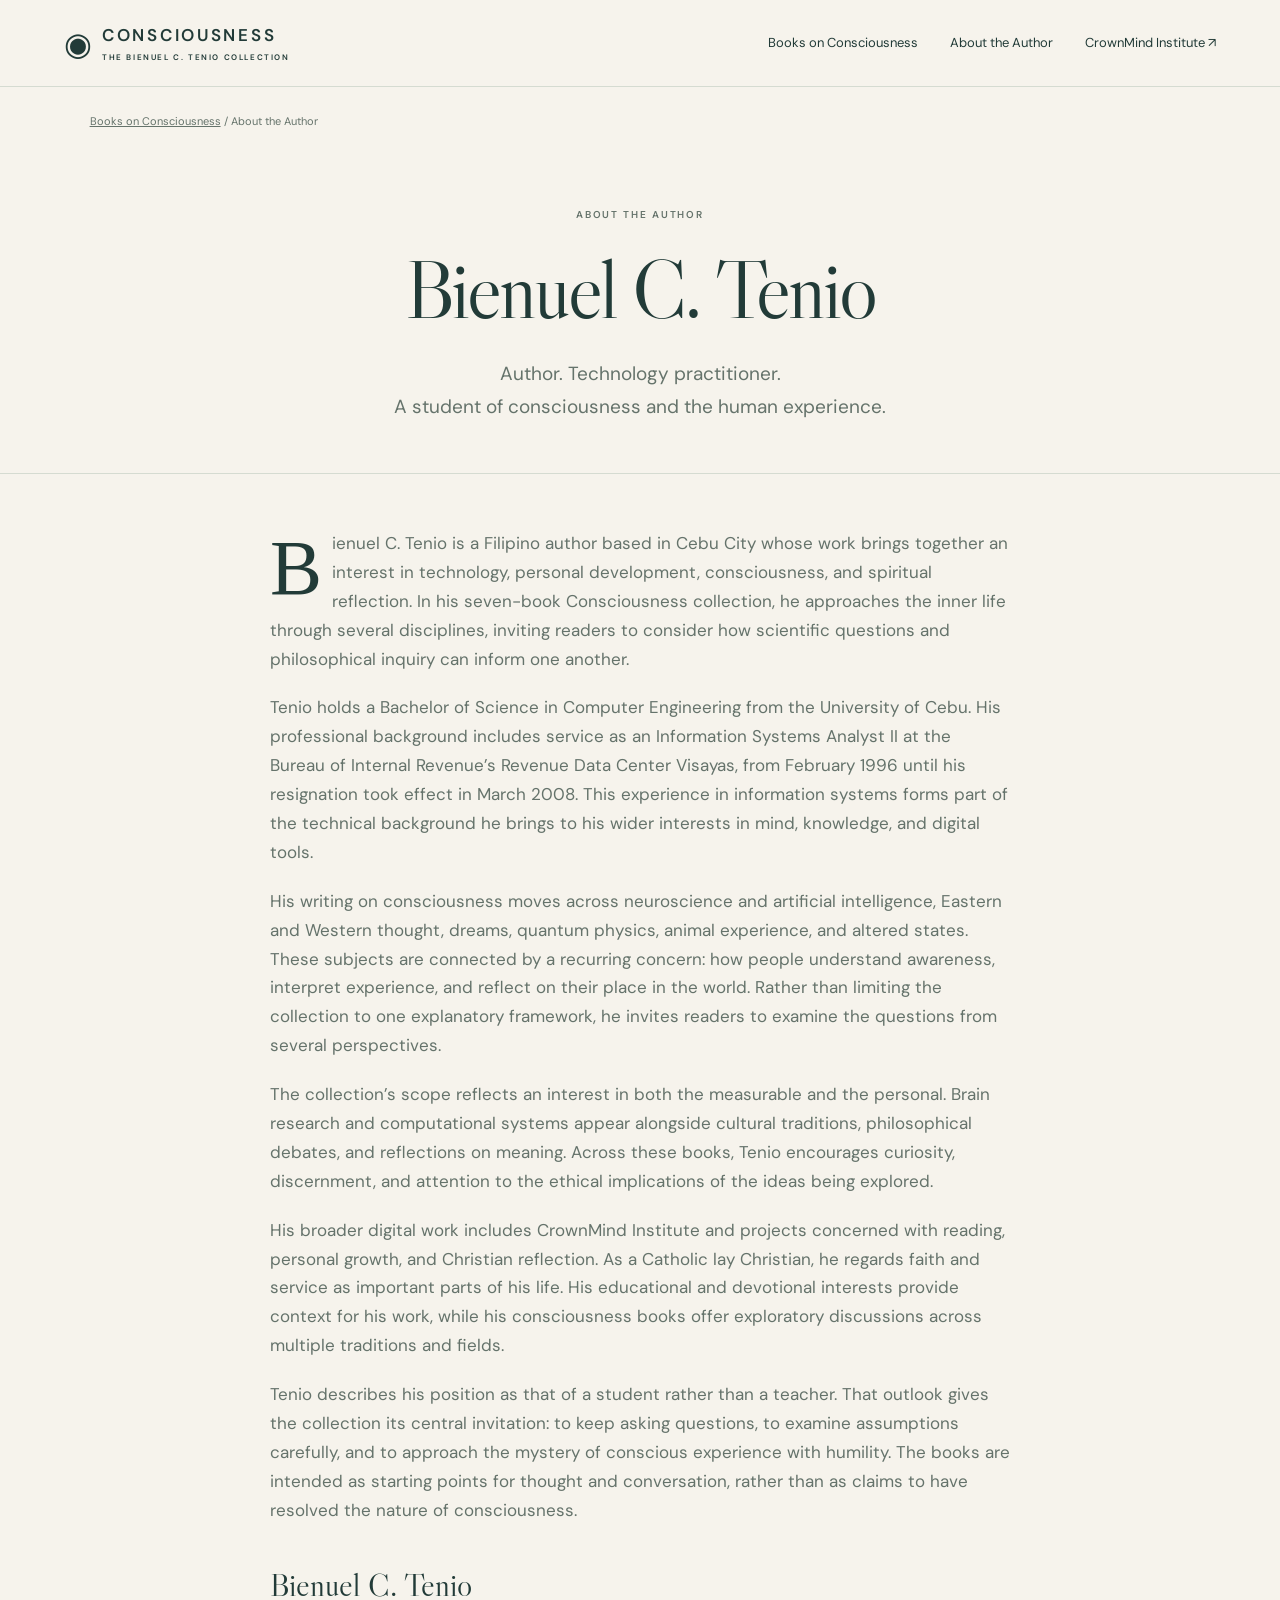
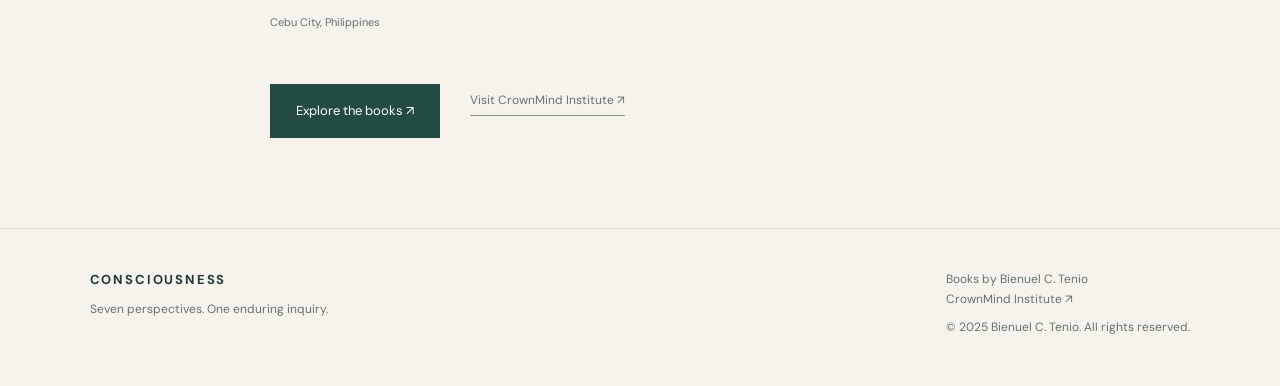
==== about-author.html @ 26a70807 "Add files via upload" ====
<!doctype html><html lang="en"><head><meta charset="utf-8"><meta name="viewport" content="width=device-width,initial-scale=1"><meta name="description" content="About Bienuel C. Tenio — Explore the Consciousness collection by Bienuel C. Tenio."><title>About Bienuel C. Tenio | Consciousness</title><link rel="stylesheet" href="assets/style.css"></head><body><a class="skip" href="#main">Skip to content</a><header><a class="brand" href="index.html" aria-label="Consciousness home"><span class="brand-mark">◉</span> CONSCIOUSNESS<span class="brand-sub">THE BIENUEL C. TENIO COLLECTION</span></a><nav aria-label="Main navigation"><a href="index.html">Books on Consciousness</a><a href="about-author.html">About the Author</a><a href="https://www.crownmind.net" target="_blank" rel="noopener noreferrer">CrownMind Institute ↗</a></nav></header><main id="main"><div class="breadcrumb"><a href="index.html">Books on Consciousness</a> / About the Author</div><section class="author-hero"><p class="eyebrow">ABOUT THE AUTHOR</p><h1>Bienuel C. Tenio</h1><p class="lead">Author. Technology practitioner.<br>A student of consciousness and the human experience.</p></section><article class="biography"><p class="dropcap">Bienuel C. Tenio is a Filipino author based in Cebu City whose work brings together an interest in technology, personal development, consciousness, and spiritual reflection. In his seven-book Consciousness collection, he approaches the inner life through several disciplines, inviting readers to consider how scientific questions and philosophical inquiry can inform one another.</p><p>Tenio holds a Bachelor of Science in Computer Engineering from the University of Cebu. His professional background includes service as an Information Systems Analyst II at the Bureau of Internal Revenue’s Revenue Data Center Visayas, from February 1996 until his resignation took effect in March 2008. This experience in information systems forms part of the technical background he brings to his wider interests in mind, knowledge, and digital tools.</p><p>His writing on consciousness moves across neuroscience and artificial intelligence, Eastern and Western thought, dreams, quantum physics, animal experience, and altered states. These subjects are connected by a recurring concern: how people understand awareness, interpret experience, and reflect on their place in the world. Rather than limiting the collection to one explanatory framework, he invites readers to examine the questions from several perspectives.</p><p>The collection’s scope reflects an interest in both the measurable and the personal. Brain research and computational systems appear alongside cultural traditions, philosophical debates, and reflections on meaning. Across these books, Tenio encourages curiosity, discernment, and attention to the ethical implications of the ideas being explored.</p><p>His broader digital work includes CrownMind Institute and projects concerned with reading, personal growth, and Christian reflection. As a Catholic lay Christian, he regards faith and service as important parts of his life. His educational and devotional interests provide context for his work, while his consciousness books offer exploratory discussions across multiple traditions and fields.</p><p>Tenio describes his position as that of a student rather than a teacher. That outlook gives the collection its central invitation: to keep asking questions, to examine assumptions carefully, and to approach the mystery of conscious experience with humility. The books are intended as starting points for thought and conversation, rather than as claims to have resolved the nature of consciousness.</p><div class="author-signature">Bienuel C. Tenio<span>Cebu City, Philippines</span></div><div class="author-actions"><a class="button" href="index.html">Explore the books ↗</a><a class="text-link" href="https://www.crownmind.net" target="_blank" rel="noopener noreferrer">Visit CrownMind Institute ↗</a></div></article></main><footer><div><strong>CONSCIOUSNESS</strong><p>Seven perspectives. One enduring inquiry.</p></div><div>Books by Bienuel C. Tenio<br><a href="https://www.crownmind.net" target="_blank" rel="noopener noreferrer">CrownMind Institute ↗</a><p>© 2025 Bienuel C. Tenio. All rights reserved.</p></div></footer></body></html>
---- assets/style.css ----
@import url('https://fonts.googleapis.com/css2?family=DM+Sans:wght@400;500;600;700&family=Libre+Caslon+Display&display=swap');
:root{--bg:#f6f3ec;--ink:#223b38;--muted:#65736b;--line:#d5dbd1;--green:#244b42;--gold:#b79b6b}*{box-sizing:border-box}html{scroll-behavior:smooth;scroll-padding-top:110px}body{margin:0;background:var(--bg);color:var(--ink);font:16px/1.7 'DM Sans',Arial,sans-serif}a{color:inherit;text-decoration:none}a:focus-visible{outline:3px solid #ad7840;outline-offset:5px}h1,h2,h3,p{margin-top:0}h1,h2{font-family:'Libre Caslon Display',Georgia,serif;font-weight:400;line-height:1.04;letter-spacing:-.035em}h1{font-size:clamp(52px,6.4vw,94px);margin-bottom:26px}h2{font-size:clamp(36px,4vw,56px);margin-bottom:25px}h3{line-height:1.3;font-size:22px;font-weight:500}p{margin-bottom:20px}header{display:flex;align-items:center;justify-content:space-between;padding:24px 5%;border-bottom:1px solid var(--line);gap:25px;background:var(--bg)}.brand{font-size:17px;letter-spacing:.16em;line-height:1.3;position:relative;padding-left:38px;font-weight:600}.brand-mark{position:absolute;left:0;font-size:32px;top:0;font-weight:400}.brand-sub{display:block;font-size:8px;letter-spacing:.2em;margin-top:6px}nav{display:flex;gap:32px;font-size:13px}nav a:hover,.text-link:hover{color:#9b6832}.hero{padding:75px 7% 55px;display:grid;grid-template-columns:1.2fr 1fr;gap:40px;min-height:640px;align-items:center;overflow:hidden}.eyebrow{font-size:10px;font-weight:600;letter-spacing:.19em;line-height:1.7;text-transform:uppercase;margin-bottom:24px;color:var(--muted)}h1 em{font-weight:400;color:#687d69}.lead{font-size:19px;line-height:1.7;max-width:530px;color:var(--muted)}.button{display:inline-flex;align-items:center;gap:32px;background:var(--green);color:#fff;padding:15px 25px;font-size:13px;margin-top:15px;border:1px solid var(--green)}.button:hover{background:#356658}.hero-note{font-size:9px;letter-spacing:.17em;margin:35px 0 0;color:var(--muted)}.mind-art{height:450px;position:relative;background:radial-gradient(ellipse at center,#d5d8bb88,transparent 65%);display:flex;align-items:center;justify-content:center}.halo{position:absolute;border:1px solid #94a78e;border-radius:50%;width:320px;height:320px;transform:rotate(-30deg) scaleX(.65)}.h2{transform:rotate(30deg) scaleX(.65);border-color:#a7ad87}.h3{transform:rotate(90deg) scaleX(.65);border-color:#c0b58d}.h4{width:400px;height:400px;border-style:dotted;transform:rotate(-15deg) scaleX(.9);border-color:#c4c5b1}.core{width:175px;height:175px;border-radius:50%;background:radial-gradient(circle at 33% 26%,#e2e6c9,#9bab8d 46%,#3e6253 80%);box-shadow:0 20px 60px #496f5030,inset -14px -12px 35px #193a4d44}.art-caption{position:absolute;bottom:0;font-size:9px;letter-spacing:.23em;color:var(--muted)}.intro{margin:0 7%;padding:55px 0 70px;border-top:1px solid var(--line);display:grid;grid-template-columns:1fr 1.2fr;gap:0 70px}.intro>.eyebrow{grid-column:1/-1}.intro p:not(.eyebrow){font-size:15px;color:var(--muted)}.collection{padding:65px 7%;background:#e9ede4}.section-heading{display:flex;justify-content:space-between;align-items:end;margin-bottom:42px}.section-heading h2{margin-bottom:0}.section-heading>span{font-size:12px;white-space:nowrap}.books{display:grid;grid-template-columns:repeat(3,1fr);gap:48px 34px}.book-card{display:block}.cover{aspect-ratio:.73;width:100%;background:linear-gradient(140deg,#173d35,#0e2e29);color:var(--accent);border-radius:2px 7px 7px 2px;box-shadow:7px 9px 14px #223b381a;position:relative;overflow:hidden;padding:24px 23px;display:flex;flex-direction:column;border-left:6px solid #ffffff15;transition:transform .25s}.book-card:hover .cover{transform:translateY(-6px)}.cover:after{content:'';position:absolute;inset:12px;border:1px solid #ffffff15;pointer-events:none}.cover-top{font-size:8px;letter-spacing:.15em;z-index:1}.cover-title{font:clamp(25px,2.7vw,40px)/1.06 'Libre Caslon Display',Georgia,serif;letter-spacing:-.025em;margin-top:auto;max-width:95%;z-index:1}.cover-author{font-size:9px;letter-spacing:.16em;margin-top:25px;z-index:1}.cover-orbit{height:45%;position:relative;display:flex;align-items:center;justify-content:center;margin-top:10px}.cover-orbit i{width:65%;aspect-ratio:1;border:1px solid currentColor;border-radius:50%;position:absolute;opacity:.55;transform:rotate(40deg) scaleX(.45)}.cover-orbit i:nth-child(2){transform:rotate(-40deg) scaleX(.45)}.cover-orbit i:nth-child(3){transform:rotate(90deg) scaleX(.45)}.cover-orbit b{width:28px;height:28px;border-radius:50%;background:currentColor;box-shadow:0 0 40px currentColor}.book-copy{padding-top:24px}.book-copy .eyebrow{margin-bottom:10px}.book-copy h3{font:30px/1.08 'Libre Caslon Display',Georgia,serif;margin-bottom:13px}.book-copy>p:not(.eyebrow){font-size:13px;color:var(--muted)}.text-link{font-size:12px;border-bottom:1px solid #89998a;padding-bottom:5px}.closing{padding:85px 7%;text-align:center;max-width:800px;margin:auto}.closing p:not(.eyebrow){color:var(--muted);max-width:540px;margin:0 auto 20px}.secondary{background:transparent;color:var(--ink)}.secondary:hover{color:white}footer{border-top:1px solid var(--line);padding:40px 7%;display:flex;justify-content:space-between;font-size:12px;color:var(--muted)}footer strong{font-size:13px;letter-spacing:.14em;color:var(--ink)}footer p{margin:8px 0}.breadcrumb{padding:25px 7%;font-size:11px;color:var(--muted)}.breadcrumb a{text-decoration:underline}.book-hero{display:grid;grid-template-columns:1.5fr .7fr;gap:10%;align-items:center;padding:35px 10% 70px}.book-hero h1{font-size:clamp(48px,5.4vw,80px)}.subtitle{color:var(--muted);font-size:18px;max-width:640px}.byline{font-size:14px}.metadata{display:flex;flex-wrap:wrap;gap:8px 22px;font-size:11px;color:var(--muted);padding-top:15px;border-top:1px solid var(--line)}.cover.large{min-width:220px;max-width:330px;transform:rotate(3deg)}.large .cover-title{font-size:36px}.detail-layout{display:grid;grid-template-columns:200px minmax(0,780px);gap:65px;max-width:1120px;margin:0 auto;padding:65px 30px;border-top:1px solid var(--line)}aside{position:sticky;top:30px;align-self:start;display:flex;flex-direction:column;gap:15px;font-size:12px}aside .eyebrow{margin-bottom:4px}aside a:hover{text-decoration:underline}article section{padding-bottom:50px;margin-bottom:35px;border-bottom:1px solid var(--line)}article section>p{color:var(--muted)}article h2{font-size:44px}.themes{padding:0;list-style:none;display:grid;grid-template-columns:1fr 1fr;gap:0 25px}.themes li{border-top:1px solid var(--line);padding:18px 0;font-size:14px}.themes li:before{content:'↗';margin-right:12px;color:#8b9b7d}.small{font-size:12px}.chapters{padding-left:25px}.chapters li{padding:15px 0 15px 14px;border-bottom:1px solid var(--line)}.chapters li::marker{color:#899881;font-size:12px}.chapters h3{font-size:17px;margin-bottom:8px}.chapters p{font-size:14px;color:var(--muted);margin-bottom:0}.note{padding:24px;background:#e9ede4;font-size:13px;margin-top:25px}.note p{margin:12px 0 0;color:var(--muted)}article .reflection{padding:30px;background:#244b42;color:#f4f0e5;border:0}article .reflection .eyebrow{color:#becdbb}.reflection h2{font-size:34px;margin-bottom:0}.book-pagination{display:grid;grid-template-columns:1fr 1fr;padding:35px 7% 60px;gap:35px}.book-pagination a{border-top:1px solid var(--line);padding-top:20px;font-family:Georgia,serif;font-size:21px}.book-pagination a:last-child{text-align:right}.book-pagination small{display:block;font:9px 'DM Sans',Arial,sans-serif;letter-spacing:.15em;margin-bottom:10px}.author-hero{text-align:center;padding:50px 7%;border-bottom:1px solid var(--line)}.author-hero .lead{margin:auto}.biography{max-width:790px;margin:55px auto 90px;padding:0 25px;font-size:17px;color:var(--muted)}.dropcap:first-letter{float:left;font:78px/1 Georgia,serif;margin:0 10px 0 0;color:var(--ink)}.author-signature{font:32px 'Libre Caslon Display',Georgia,serif;color:var(--ink);margin:40px 0}.author-signature span{display:block;font:11px 'DM Sans',Arial,sans-serif;color:var(--muted);margin-top:10px}.author-actions{display:flex;align-items:center;gap:30px}.skip{position:absolute;top:-100px;left:20px;background:white;z-index:10;padding:10px}.skip:focus{top:0}@media(min-width:1250px){.books{grid-template-columns:repeat(4,1fr)}.cover-title{font-size:30px}.cover{padding:23px 19px}}@media(max-width:800px){header{align-items:flex-start;flex-direction:column;gap:20px}nav{gap:20px;font-size:11px;flex-wrap:wrap}.hero{padding-top:45px;grid-template-columns:1fr;gap:10px;min-height:0}.hero h1{font-size:68px}.mind-art{height:340px}.halo{width:260px;height:260px}.h4{width:310px;height:310px}.core{width:145px;height:145px}.intro{grid-template-columns:1fr;padding-top:40px;gap:0}.books{grid-template-columns:repeat(2,1fr);gap:32px 20px}.cover-title{font-size:30px}.cover-top{font-size:6px}.book-copy h3{font-size:27px}.book-hero{grid-template-columns:1fr .65fr;gap:30px;padding:20px 7% 45px}.book-hero h1{font-size:44px}.cover.large{min-width:0}.large .cover-title{font-size:26px}.detail-layout{grid-template-columns:1fr;gap:35px;padding:35px 7%}aside{position:static;flex-direction:row;flex-wrap:wrap;gap:13px}aside .eyebrow{width:100%}article h2{font-size:37px}}@media(max-width:500px){.hero h1{font-size:60px}.eyebrow{font-size:9px}.lead{font-size:17px}.section-heading{align-items:start;gap:15px}.section-heading h2{font-size:38px}.books{gap:32px 16px}.cover{padding:17px 13px;border-left-width:4px}.cover-title{font-size:25px}.cover-author{font-size:6px;margin-top:17px}.cover-top{font-size:5px}.cover-orbit b{width:18px;height:18px}.book-copy h3{font-size:25px}.book-copy .eyebrow{font-size:8px}.book-hero{display:flex;flex-direction:column;align-items:flex-start}.book-hero h1{font-size:49px}.cover.large{width:220px;align-self:center;margin:25px 0 10px}.large .cover-title{font-size:31px}.themes{grid-template-columns:1fr}.author-actions{flex-direction:column;align-items:start}footer{flex-direction:column;gap:25px}.book-pagination a{font-size:17px}.biography{font-size:16px}.author-hero h1{font-size:55px}}@media(prefers-reduced-motion:reduce){html{scroll-behavior:auto}*{transition:none!important}}
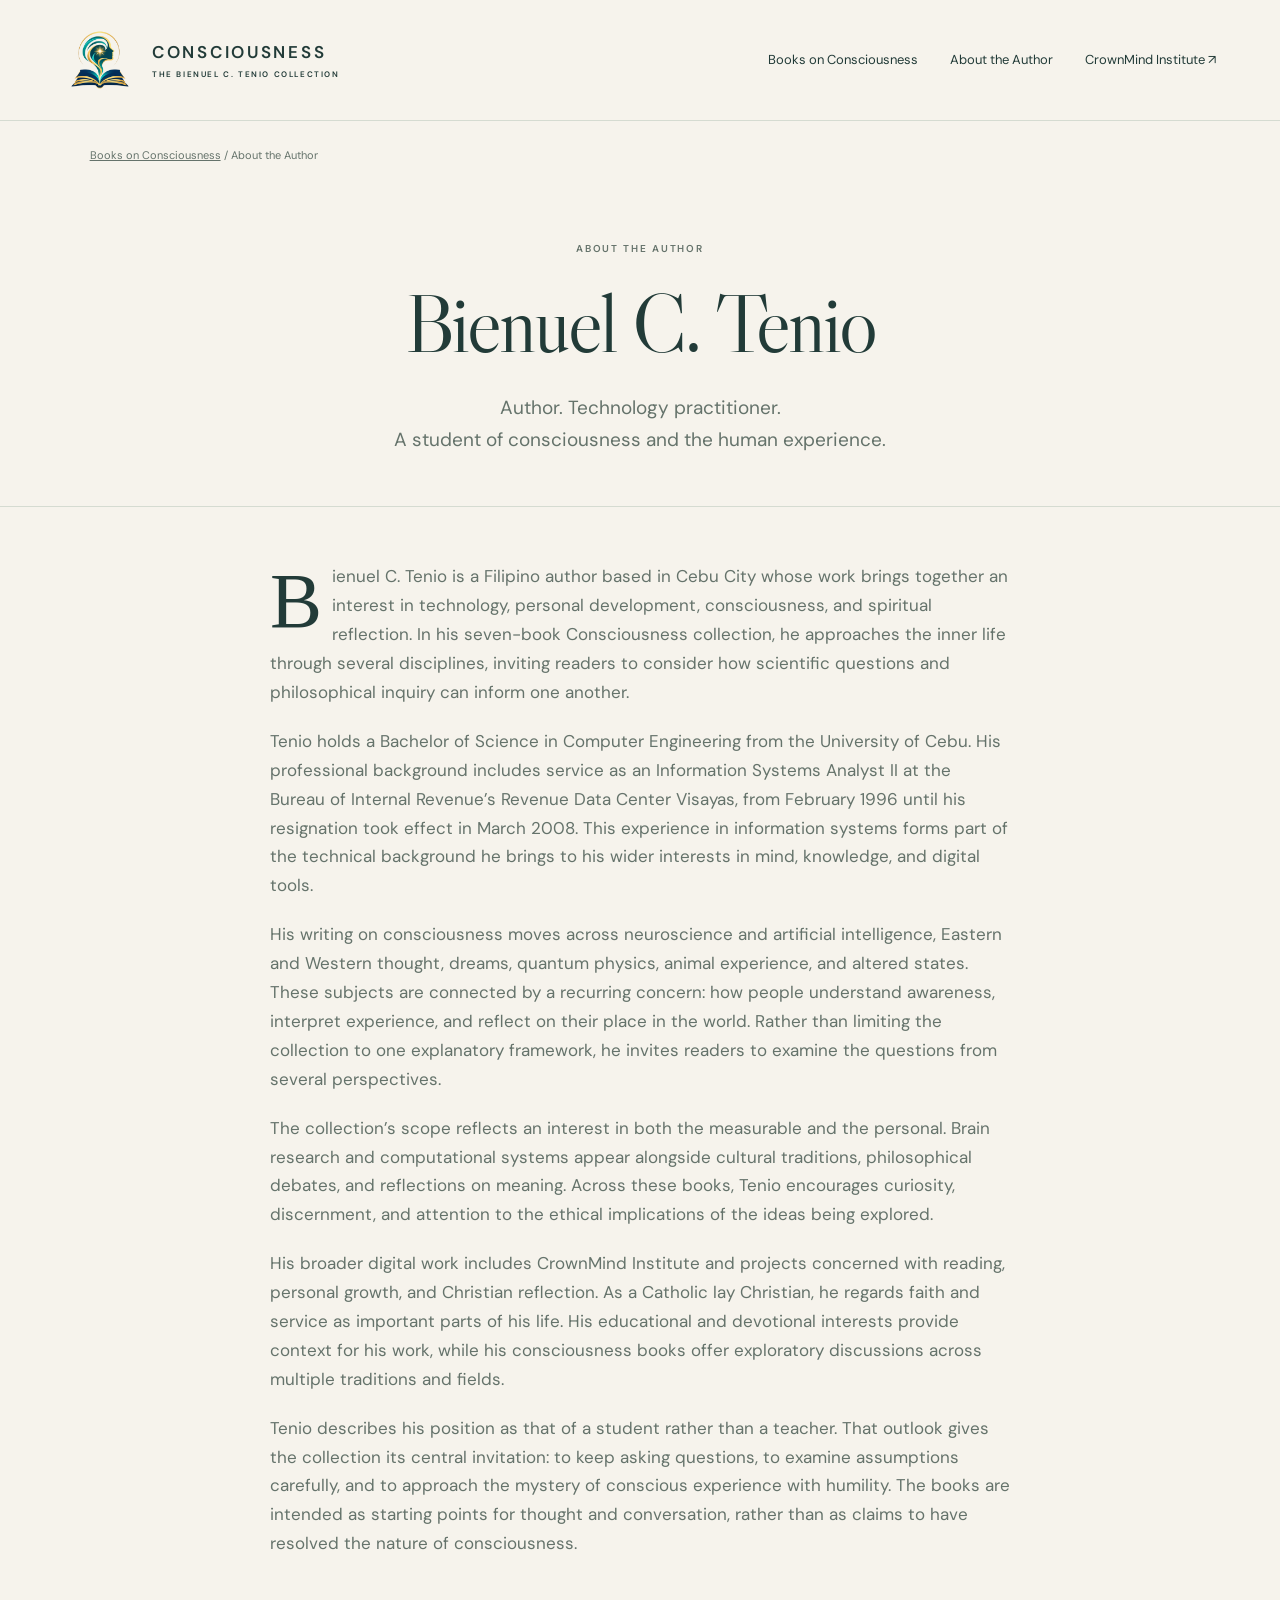
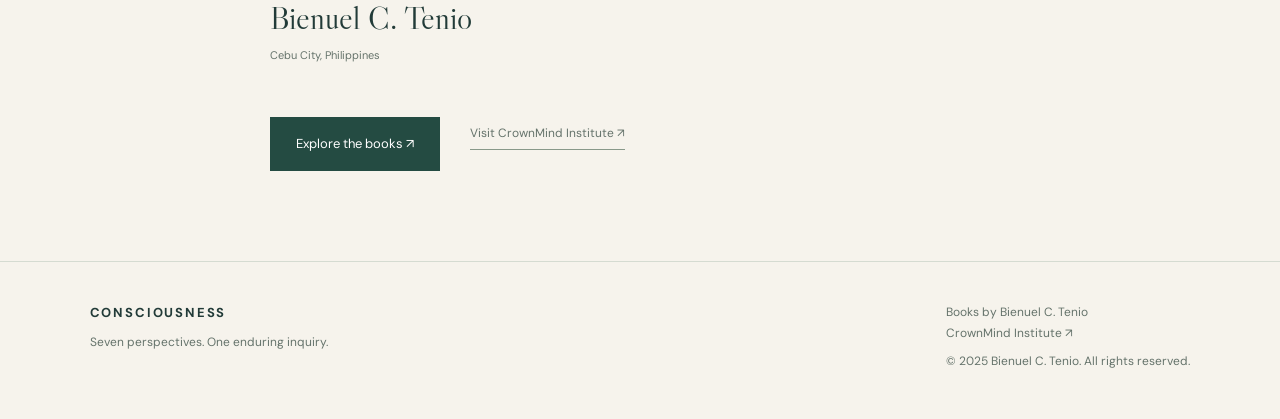
==== commit 310d8dee: "Add Consciousness Books logo to every page" ====
--- a/about-author.html
+++ b/about-author.html
@@ -1 +1 @@
-<!doctype html><html lang="en"><head><meta charset="utf-8"><meta name="viewport" content="width=device-width,initial-scale=1"><meta name="description" content="About Bienuel C. Tenio — Explore the Consciousness collection by Bienuel C. Tenio."><title>About Bienuel C. Tenio | Consciousness</title><link rel="stylesheet" href="assets/style.css"></head><body><a class="skip" href="#main">Skip to content</a><header><a class="brand" href="index.html" aria-label="Consciousness home"><span class="brand-mark">◉</span> CONSCIOUSNESS<span class="brand-sub">THE BIENUEL C. TENIO COLLECTION</span></a><nav aria-label="Main navigation"><a href="index.html">Books on Consciousness</a><a href="about-author.html">About the Author</a><a href="https://www.crownmind.net" target="_blank" rel="noopener noreferrer">CrownMind Institute ↗</a></nav></header><main id="main"><div class="breadcrumb"><a href="index.html">Books on Consciousness</a> / About the Author</div><section class="author-hero"><p class="eyebrow">ABOUT THE AUTHOR</p><h1>Bienuel C. Tenio</h1><p class="lead">Author. Technology practitioner.<br>A student of consciousness and the human experience.</p></section><article class="biography"><p class="dropcap">Bienuel C. Tenio is a Filipino author based in Cebu City whose work brings together an interest in technology, personal development, consciousness, and spiritual reflection. In his seven-book Consciousness collection, he approaches the inner life through several disciplines, inviting readers to consider how scientific questions and philosophical inquiry can inform one another.</p><p>Tenio holds a Bachelor of Science in Computer Engineering from the University of Cebu. His professional background includes service as an Information Systems Analyst II at the Bureau of Internal Revenue’s Revenue Data Center Visayas, from February 1996 until his resignation took effect in March 2008. This experience in information systems forms part of the technical background he brings to his wider interests in mind, knowledge, and digital tools.</p><p>His writing on consciousness moves across neuroscience and artificial intelligence, Eastern and Western thought, dreams, quantum physics, animal experience, and altered states. These subjects are connected by a recurring concern: how people understand awareness, interpret experience, and reflect on their place in the world. Rather than limiting the collection to one explanatory framework, he invites readers to examine the questions from several perspectives.</p><p>The collection’s scope reflects an interest in both the measurable and the personal. Brain research and computational systems appear alongside cultural traditions, philosophical debates, and reflections on meaning. Across these books, Tenio encourages curiosity, discernment, and attention to the ethical implications of the ideas being explored.</p><p>His broader digital work includes CrownMind Institute and projects concerned with reading, personal growth, and Christian reflection. As a Catholic lay Christian, he regards faith and service as important parts of his life. His educational and devotional interests provide context for his work, while his consciousness books offer exploratory discussions across multiple traditions and fields.</p><p>Tenio describes his position as that of a student rather than a teacher. That outlook gives the collection its central invitation: to keep asking questions, to examine assumptions carefully, and to approach the mystery of conscious experience with humility. The books are intended as starting points for thought and conversation, rather than as claims to have resolved the nature of consciousness.</p><div class="author-signature">Bienuel C. Tenio<span>Cebu City, Philippines</span></div><div class="author-actions"><a class="button" href="index.html">Explore the books ↗</a><a class="text-link" href="https://www.crownmind.net" target="_blank" rel="noopener noreferrer">Visit CrownMind Institute ↗</a></div></article></main><footer><div><strong>CONSCIOUSNESS</strong><p>Seven perspectives. One enduring inquiry.</p></div><div>Books by Bienuel C. Tenio<br><a href="https://www.crownmind.net" target="_blank" rel="noopener noreferrer">CrownMind Institute ↗</a><p>© 2025 Bienuel C. Tenio. All rights reserved.</p></div></footer></body></html>+<!doctype html><html lang="en"><head><meta charset="utf-8"><meta name="viewport" content="width=device-width,initial-scale=1"><meta name="description" content="About Bienuel C. Tenio — Explore the Consciousness collection by Bienuel C. Tenio."><title>About Bienuel C. Tenio | Consciousness</title><link rel="stylesheet" href="assets/style.css"></head><body><a class="skip" href="#main">Skip to content</a><header><a class="brand" href="index.html" aria-label="Consciousness home"><img class="brand-logo" src="assets/consciousness-books-logo.png" alt="Consciousness Books logo" width="72" height="72"> CONSCIOUSNESS<span class="brand-sub">THE BIENUEL C. TENIO COLLECTION</span></a><nav aria-label="Main navigation"><a href="index.html">Books on Consciousness</a><a href="about-author.html">About the Author</a><a href="https://www.crownmind.net" target="_blank" rel="noopener noreferrer">CrownMind Institute ↗</a></nav></header><main id="main"><div class="breadcrumb"><a href="index.html">Books on Consciousness</a> / About the Author</div><section class="author-hero"><p class="eyebrow">ABOUT THE AUTHOR</p><h1>Bienuel C. Tenio</h1><p class="lead">Author. Technology practitioner.<br>A student of consciousness and the human experience.</p></section><article class="biography"><p class="dropcap">Bienuel C. Tenio is a Filipino author based in Cebu City whose work brings together an interest in technology, personal development, consciousness, and spiritual reflection. In his seven-book Consciousness collection, he approaches the inner life through several disciplines, inviting readers to consider how scientific questions and philosophical inquiry can inform one another.</p><p>Tenio holds a Bachelor of Science in Computer Engineering from the University of Cebu. His professional background includes service as an Information Systems Analyst II at the Bureau of Internal Revenue’s Revenue Data Center Visayas, from February 1996 until his resignation took effect in March 2008. This experience in information systems forms part of the technical background he brings to his wider interests in mind, knowledge, and digital tools.</p><p>His writing on consciousness moves across neuroscience and artificial intelligence, Eastern and Western thought, dreams, quantum physics, animal experience, and altered states. These subjects are connected by a recurring concern: how people understand awareness, interpret experience, and reflect on their place in the world. Rather than limiting the collection to one explanatory framework, he invites readers to examine the questions from several perspectives.</p><p>The collection’s scope reflects an interest in both the measurable and the personal. Brain research and computational systems appear alongside cultural traditions, philosophical debates, and reflections on meaning. Across these books, Tenio encourages curiosity, discernment, and attention to the ethical implications of the ideas being explored.</p><p>His broader digital work includes CrownMind Institute and projects concerned with reading, personal growth, and Christian reflection. As a Catholic lay Christian, he regards faith and service as important parts of his life. His educational and devotional interests provide context for his work, while his consciousness books offer exploratory discussions across multiple traditions and fields.</p><p>Tenio describes his position as that of a student rather than a teacher. That outlook gives the collection its central invitation: to keep asking questions, to examine assumptions carefully, and to approach the mystery of conscious experience with humility. The books are intended as starting points for thought and conversation, rather than as claims to have resolved the nature of consciousness.</p><div class="author-signature">Bienuel C. Tenio<span>Cebu City, Philippines</span></div><div class="author-actions"><a class="button" href="index.html">Explore the books ↗</a><a class="text-link" href="https://www.crownmind.net" target="_blank" rel="noopener noreferrer">Visit CrownMind Institute ↗</a></div></article></main><footer><div><strong>CONSCIOUSNESS</strong><p>Seven perspectives. One enduring inquiry.</p></div><div>Books by Bienuel C. Tenio<br><a href="https://www.crownmind.net" target="_blank" rel="noopener noreferrer">CrownMind Institute ↗</a><p>© 2025 Bienuel C. Tenio. All rights reserved.</p></div></footer></body></html>
--- a/assets/style.css
+++ b/assets/style.css
@@ -1,2 +1,5 @@
 @import url('https://fonts.googleapis.com/css2?family=DM+Sans:wght@400;500;600;700&family=Libre+Caslon+Display&display=swap');
 :root{--bg:#f6f3ec;--ink:#223b38;--muted:#65736b;--line:#d5dbd1;--green:#244b42;--gold:#b79b6b}*{box-sizing:border-box}html{scroll-behavior:smooth;scroll-padding-top:110px}body{margin:0;background:var(--bg);color:var(--ink);font:16px/1.7 'DM Sans',Arial,sans-serif}a{color:inherit;text-decoration:none}a:focus-visible{outline:3px solid #ad7840;outline-offset:5px}h1,h2,h3,p{margin-top:0}h1,h2{font-family:'Libre Caslon Display',Georgia,serif;font-weight:400;line-height:1.04;letter-spacing:-.035em}h1{font-size:clamp(52px,6.4vw,94px);margin-bottom:26px}h2{font-size:clamp(36px,4vw,56px);margin-bottom:25px}h3{line-height:1.3;font-size:22px;font-weight:500}p{margin-bottom:20px}header{display:flex;align-items:center;justify-content:space-between;padding:24px 5%;border-bottom:1px solid var(--line);gap:25px;background:var(--bg)}.brand{font-size:17px;letter-spacing:.16em;line-height:1.3;position:relative;padding-left:38px;font-weight:600}.brand-mark{position:absolute;left:0;font-size:32px;top:0;font-weight:400}.brand-sub{display:block;font-size:8px;letter-spacing:.2em;margin-top:6px}nav{display:flex;gap:32px;font-size:13px}nav a:hover,.text-link:hover{color:#9b6832}.hero{padding:75px 7% 55px;display:grid;grid-template-columns:1.2fr 1fr;gap:40px;min-height:640px;align-items:center;overflow:hidden}.eyebrow{font-size:10px;font-weight:600;letter-spacing:.19em;line-height:1.7;text-transform:uppercase;margin-bottom:24px;color:var(--muted)}h1 em{font-weight:400;color:#687d69}.lead{font-size:19px;line-height:1.7;max-width:530px;color:var(--muted)}.button{display:inline-flex;align-items:center;gap:32px;background:var(--green);color:#fff;padding:15px 25px;font-size:13px;margin-top:15px;border:1px solid var(--green)}.button:hover{background:#356658}.hero-note{font-size:9px;letter-spacing:.17em;margin:35px 0 0;color:var(--muted)}.mind-art{height:450px;position:relative;background:radial-gradient(ellipse at center,#d5d8bb88,transparent 65%);display:flex;align-items:center;justify-content:center}.halo{position:absolute;border:1px solid #94a78e;border-radius:50%;width:320px;height:320px;transform:rotate(-30deg) scaleX(.65)}.h2{transform:rotate(30deg) scaleX(.65);border-color:#a7ad87}.h3{transform:rotate(90deg) scaleX(.65);border-color:#c0b58d}.h4{width:400px;height:400px;border-style:dotted;transform:rotate(-15deg) scaleX(.9);border-color:#c4c5b1}.core{width:175px;height:175px;border-radius:50%;background:radial-gradient(circle at 33% 26%,#e2e6c9,#9bab8d 46%,#3e6253 80%);box-shadow:0 20px 60px #496f5030,inset -14px -12px 35px #193a4d44}.art-caption{position:absolute;bottom:0;font-size:9px;letter-spacing:.23em;color:var(--muted)}.intro{margin:0 7%;padding:55px 0 70px;border-top:1px solid var(--line);display:grid;grid-template-columns:1fr 1.2fr;gap:0 70px}.intro>.eyebrow{grid-column:1/-1}.intro p:not(.eyebrow){font-size:15px;color:var(--muted)}.collection{padding:65px 7%;background:#e9ede4}.section-heading{display:flex;justify-content:space-between;align-items:end;margin-bottom:42px}.section-heading h2{margin-bottom:0}.section-heading>span{font-size:12px;white-space:nowrap}.books{display:grid;grid-template-columns:repeat(3,1fr);gap:48px 34px}.book-card{display:block}.cover{aspect-ratio:.73;width:100%;background:linear-gradient(140deg,#173d35,#0e2e29);color:var(--accent);border-radius:2px 7px 7px 2px;box-shadow:7px 9px 14px #223b381a;position:relative;overflow:hidden;padding:24px 23px;display:flex;flex-direction:column;border-left:6px solid #ffffff15;transition:transform .25s}.book-card:hover .cover{transform:translateY(-6px)}.cover:after{content:'';position:absolute;inset:12px;border:1px solid #ffffff15;pointer-events:none}.cover-top{font-size:8px;letter-spacing:.15em;z-index:1}.cover-title{font:clamp(25px,2.7vw,40px)/1.06 'Libre Caslon Display',Georgia,serif;letter-spacing:-.025em;margin-top:auto;max-width:95%;z-index:1}.cover-author{font-size:9px;letter-spacing:.16em;margin-top:25px;z-index:1}.cover-orbit{height:45%;position:relative;display:flex;align-items:center;justify-content:center;margin-top:10px}.cover-orbit i{width:65%;aspect-ratio:1;border:1px solid currentColor;border-radius:50%;position:absolute;opacity:.55;transform:rotate(40deg) scaleX(.45)}.cover-orbit i:nth-child(2){transform:rotate(-40deg) scaleX(.45)}.cover-orbit i:nth-child(3){transform:rotate(90deg) scaleX(.45)}.cover-orbit b{width:28px;height:28px;border-radius:50%;background:currentColor;box-shadow:0 0 40px currentColor}.book-copy{padding-top:24px}.book-copy .eyebrow{margin-bottom:10px}.book-copy h3{font:30px/1.08 'Libre Caslon Display',Georgia,serif;margin-bottom:13px}.book-copy>p:not(.eyebrow){font-size:13px;color:var(--muted)}.text-link{font-size:12px;border-bottom:1px solid #89998a;padding-bottom:5px}.closing{padding:85px 7%;text-align:center;max-width:800px;margin:auto}.closing p:not(.eyebrow){color:var(--muted);max-width:540px;margin:0 auto 20px}.secondary{background:transparent;color:var(--ink)}.secondary:hover{color:white}footer{border-top:1px solid var(--line);padding:40px 7%;display:flex;justify-content:space-between;font-size:12px;color:var(--muted)}footer strong{font-size:13px;letter-spacing:.14em;color:var(--ink)}footer p{margin:8px 0}.breadcrumb{padding:25px 7%;font-size:11px;color:var(--muted)}.breadcrumb a{text-decoration:underline}.book-hero{display:grid;grid-template-columns:1.5fr .7fr;gap:10%;align-items:center;padding:35px 10% 70px}.book-hero h1{font-size:clamp(48px,5.4vw,80px)}.subtitle{color:var(--muted);font-size:18px;max-width:640px}.byline{font-size:14px}.metadata{display:flex;flex-wrap:wrap;gap:8px 22px;font-size:11px;color:var(--muted);padding-top:15px;border-top:1px solid var(--line)}.cover.large{min-width:220px;max-width:330px;transform:rotate(3deg)}.large .cover-title{font-size:36px}.detail-layout{display:grid;grid-template-columns:200px minmax(0,780px);gap:65px;max-width:1120px;margin:0 auto;padding:65px 30px;border-top:1px solid var(--line)}aside{position:sticky;top:30px;align-self:start;display:flex;flex-direction:column;gap:15px;font-size:12px}aside .eyebrow{margin-bottom:4px}aside a:hover{text-decoration:underline}article section{padding-bottom:50px;margin-bottom:35px;border-bottom:1px solid var(--line)}article section>p{color:var(--muted)}article h2{font-size:44px}.themes{padding:0;list-style:none;display:grid;grid-template-columns:1fr 1fr;gap:0 25px}.themes li{border-top:1px solid var(--line);padding:18px 0;font-size:14px}.themes li:before{content:'↗';margin-right:12px;color:#8b9b7d}.small{font-size:12px}.chapters{padding-left:25px}.chapters li{padding:15px 0 15px 14px;border-bottom:1px solid var(--line)}.chapters li::marker{color:#899881;font-size:12px}.chapters h3{font-size:17px;margin-bottom:8px}.chapters p{font-size:14px;color:var(--muted);margin-bottom:0}.note{padding:24px;background:#e9ede4;font-size:13px;margin-top:25px}.note p{margin:12px 0 0;color:var(--muted)}article .reflection{padding:30px;background:#244b42;color:#f4f0e5;border:0}article .reflection .eyebrow{color:#becdbb}.reflection h2{font-size:34px;margin-bottom:0}.book-pagination{display:grid;grid-template-columns:1fr 1fr;padding:35px 7% 60px;gap:35px}.book-pagination a{border-top:1px solid var(--line);padding-top:20px;font-family:Georgia,serif;font-size:21px}.book-pagination a:last-child{text-align:right}.book-pagination small{display:block;font:9px 'DM Sans',Arial,sans-serif;letter-spacing:.15em;margin-bottom:10px}.author-hero{text-align:center;padding:50px 7%;border-bottom:1px solid var(--line)}.author-hero .lead{margin:auto}.biography{max-width:790px;margin:55px auto 90px;padding:0 25px;font-size:17px;color:var(--muted)}.dropcap:first-letter{float:left;font:78px/1 Georgia,serif;margin:0 10px 0 0;color:var(--ink)}.author-signature{font:32px 'Libre Caslon Display',Georgia,serif;color:var(--ink);margin:40px 0}.author-signature span{display:block;font:11px 'DM Sans',Arial,sans-serif;color:var(--muted);margin-top:10px}.author-actions{display:flex;align-items:center;gap:30px}.skip{position:absolute;top:-100px;left:20px;background:white;z-index:10;padding:10px}.skip:focus{top:0}@media(min-width:1250px){.books{grid-template-columns:repeat(4,1fr)}.cover-title{font-size:30px}.cover{padding:23px 19px}}@media(max-width:800px){header{align-items:flex-start;flex-direction:column;gap:20px}nav{gap:20px;font-size:11px;flex-wrap:wrap}.hero{padding-top:45px;grid-template-columns:1fr;gap:10px;min-height:0}.hero h1{font-size:68px}.mind-art{height:340px}.halo{width:260px;height:260px}.h4{width:310px;height:310px}.core{width:145px;height:145px}.intro{grid-template-columns:1fr;padding-top:40px;gap:0}.books{grid-template-columns:repeat(2,1fr);gap:32px 20px}.cover-title{font-size:30px}.cover-top{font-size:6px}.book-copy h3{font-size:27px}.book-hero{grid-template-columns:1fr .65fr;gap:30px;padding:20px 7% 45px}.book-hero h1{font-size:44px}.cover.large{min-width:0}.large .cover-title{font-size:26px}.detail-layout{grid-template-columns:1fr;gap:35px;padding:35px 7%}aside{position:static;flex-direction:row;flex-wrap:wrap;gap:13px}aside .eyebrow{width:100%}article h2{font-size:37px}}@media(max-width:500px){.hero h1{font-size:60px}.eyebrow{font-size:9px}.lead{font-size:17px}.section-heading{align-items:start;gap:15px}.section-heading h2{font-size:38px}.books{gap:32px 16px}.cover{padding:17px 13px;border-left-width:4px}.cover-title{font-size:25px}.cover-author{font-size:6px;margin-top:17px}.cover-top{font-size:5px}.cover-orbit b{width:18px;height:18px}.book-copy h3{font-size:25px}.book-copy .eyebrow{font-size:8px}.book-hero{display:flex;flex-direction:column;align-items:flex-start}.book-hero h1{font-size:49px}.cover.large{width:220px;align-self:center;margin:25px 0 10px}.large .cover-title{font-size:31px}.themes{grid-template-columns:1fr}.author-actions{flex-direction:column;align-items:start}footer{flex-direction:column;gap:25px}.book-pagination a{font-size:17px}.biography{font-size:16px}.author-hero h1{font-size:55px}}@media(prefers-reduced-motion:reduce){html{scroll-behavior:auto}*{transition:none!important}}
+
+/* Consciousness Books identity */
+header .brand{padding-left:88px;min-height:72px;display:flex;flex-direction:column;justify-content:center}header .brand-logo{position:absolute;left:0;top:0;width:72px;height:72px;object-fit:contain}header .brand-sub{max-width:230px}@media(max-width:500px){header .brand{font-size:15px;letter-spacing:.12em;padding-left:76px;min-height:64px}header .brand-logo{width:64px;height:64px}}
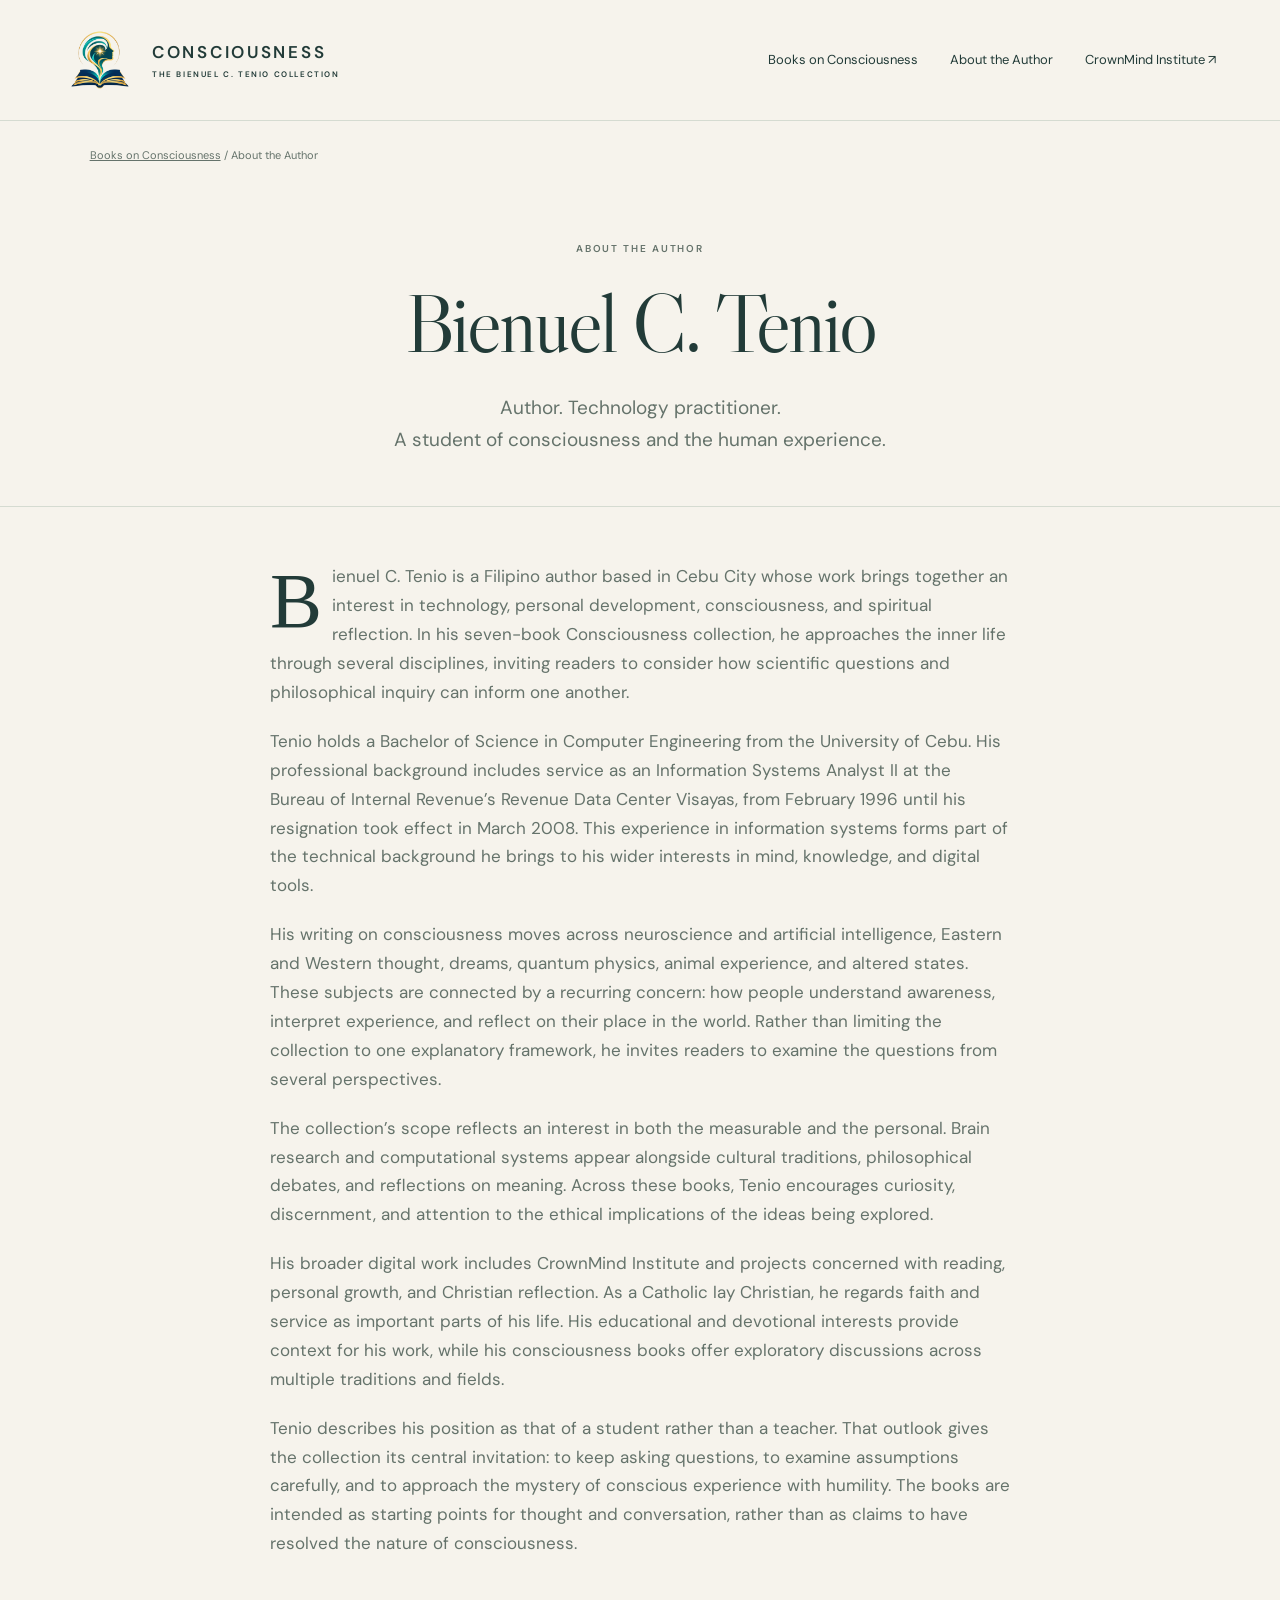
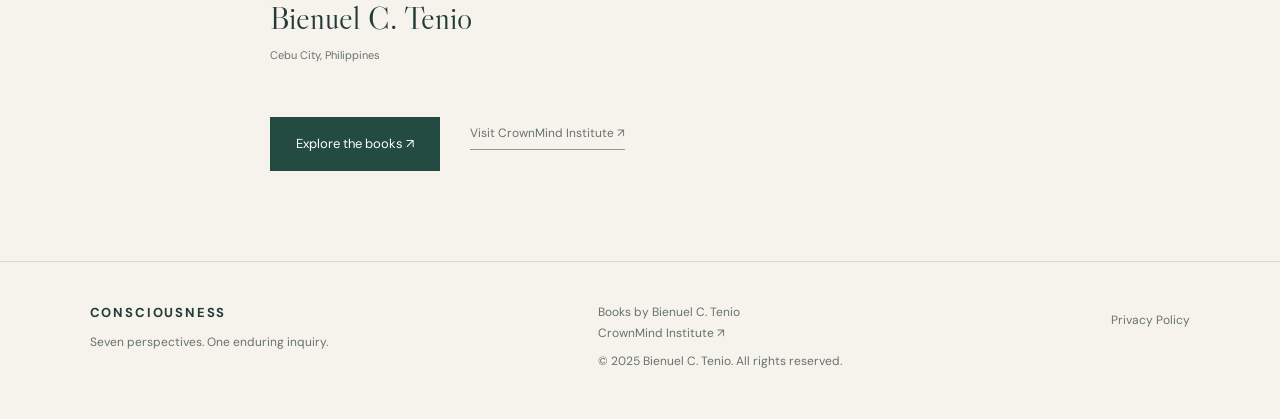
==== commit 1412e036: "Add files via upload" ====
--- a/about-author.html
+++ b/about-author.html
@@ -1 +1 @@
-<!doctype html><html lang="en"><head><meta charset="utf-8"><meta name="viewport" content="width=device-width,initial-scale=1"><meta name="description" content="About Bienuel C. Tenio — Explore the Consciousness collection by Bienuel C. Tenio."><title>About Bienuel C. Tenio | Consciousness</title><link rel="stylesheet" href="assets/style.css"></head><body><a class="skip" href="#main">Skip to content</a><header><a class="brand" href="index.html" aria-label="Consciousness home"><img class="brand-logo" src="assets/consciousness-books-logo.png" alt="Consciousness Books logo" width="72" height="72"> CONSCIOUSNESS<span class="brand-sub">THE BIENUEL C. TENIO COLLECTION</span></a><nav aria-label="Main navigation"><a href="index.html">Books on Consciousness</a><a href="about-author.html">About the Author</a><a href="https://www.crownmind.net" target="_blank" rel="noopener noreferrer">CrownMind Institute ↗</a></nav></header><main id="main"><div class="breadcrumb"><a href="index.html">Books on Consciousness</a> / About the Author</div><section class="author-hero"><p class="eyebrow">ABOUT THE AUTHOR</p><h1>Bienuel C. Tenio</h1><p class="lead">Author. Technology practitioner.<br>A student of consciousness and the human experience.</p></section><article class="biography"><p class="dropcap">Bienuel C. Tenio is a Filipino author based in Cebu City whose work brings together an interest in technology, personal development, consciousness, and spiritual reflection. In his seven-book Consciousness collection, he approaches the inner life through several disciplines, inviting readers to consider how scientific questions and philosophical inquiry can inform one another.</p><p>Tenio holds a Bachelor of Science in Computer Engineering from the University of Cebu. His professional background includes service as an Information Systems Analyst II at the Bureau of Internal Revenue’s Revenue Data Center Visayas, from February 1996 until his resignation took effect in March 2008. This experience in information systems forms part of the technical background he brings to his wider interests in mind, knowledge, and digital tools.</p><p>His writing on consciousness moves across neuroscience and artificial intelligence, Eastern and Western thought, dreams, quantum physics, animal experience, and altered states. These subjects are connected by a recurring concern: how people understand awareness, interpret experience, and reflect on their place in the world. Rather than limiting the collection to one explanatory framework, he invites readers to examine the questions from several perspectives.</p><p>The collection’s scope reflects an interest in both the measurable and the personal. Brain research and computational systems appear alongside cultural traditions, philosophical debates, and reflections on meaning. Across these books, Tenio encourages curiosity, discernment, and attention to the ethical implications of the ideas being explored.</p><p>His broader digital work includes CrownMind Institute and projects concerned with reading, personal growth, and Christian reflection. As a Catholic lay Christian, he regards faith and service as important parts of his life. His educational and devotional interests provide context for his work, while his consciousness books offer exploratory discussions across multiple traditions and fields.</p><p>Tenio describes his position as that of a student rather than a teacher. That outlook gives the collection its central invitation: to keep asking questions, to examine assumptions carefully, and to approach the mystery of conscious experience with humility. The books are intended as starting points for thought and conversation, rather than as claims to have resolved the nature of consciousness.</p><div class="author-signature">Bienuel C. Tenio<span>Cebu City, Philippines</span></div><div class="author-actions"><a class="button" href="index.html">Explore the books ↗</a><a class="text-link" href="https://www.crownmind.net" target="_blank" rel="noopener noreferrer">Visit CrownMind Institute ↗</a></div></article></main><footer><div><strong>CONSCIOUSNESS</strong><p>Seven perspectives. One enduring inquiry.</p></div><div>Books by Bienuel C. Tenio<br><a href="https://www.crownmind.net" target="_blank" rel="noopener noreferrer">CrownMind Institute ↗</a><p>© 2025 Bienuel C. Tenio. All rights reserved.</p></div></footer></body></html>+<!doctype html><html lang="en"><head><meta charset="utf-8"><meta name="viewport" content="width=device-width,initial-scale=1"><meta name="description" content="About Bienuel C. Tenio — Explore the Consciousness collection by Bienuel C. Tenio."><title>About Bienuel C. Tenio | Consciousness</title><link rel="stylesheet" href="assets/style.css"></head><body><a class="skip" href="#main">Skip to content</a><header><a class="brand" href="index.html" aria-label="Consciousness home"><img class="brand-logo" src="assets/consciousness-books-logo.png" alt="Consciousness Books logo" width="72" height="72"> CONSCIOUSNESS<span class="brand-sub">THE BIENUEL C. TENIO COLLECTION</span></a><nav aria-label="Main navigation"><a href="index.html">Books on Consciousness</a><a href="about-author.html">About the Author</a><a href="https://www.crownmind.net" target="_blank" rel="noopener noreferrer">CrownMind Institute ↗</a></nav></header><main id="main"><div class="breadcrumb"><a href="index.html">Books on Consciousness</a> / About the Author</div><section class="author-hero"><p class="eyebrow">ABOUT THE AUTHOR</p><h1>Bienuel C. Tenio</h1><p class="lead">Author. Technology practitioner.<br>A student of consciousness and the human experience.</p></section><article class="biography"><p class="dropcap">Bienuel C. Tenio is a Filipino author based in Cebu City whose work brings together an interest in technology, personal development, consciousness, and spiritual reflection. In his seven-book Consciousness collection, he approaches the inner life through several disciplines, inviting readers to consider how scientific questions and philosophical inquiry can inform one another.</p><p>Tenio holds a Bachelor of Science in Computer Engineering from the University of Cebu. His professional background includes service as an Information Systems Analyst II at the Bureau of Internal Revenue’s Revenue Data Center Visayas, from February 1996 until his resignation took effect in March 2008. This experience in information systems forms part of the technical background he brings to his wider interests in mind, knowledge, and digital tools.</p><p>His writing on consciousness moves across neuroscience and artificial intelligence, Eastern and Western thought, dreams, quantum physics, animal experience, and altered states. These subjects are connected by a recurring concern: how people understand awareness, interpret experience, and reflect on their place in the world. Rather than limiting the collection to one explanatory framework, he invites readers to examine the questions from several perspectives.</p><p>The collection’s scope reflects an interest in both the measurable and the personal. Brain research and computational systems appear alongside cultural traditions, philosophical debates, and reflections on meaning. Across these books, Tenio encourages curiosity, discernment, and attention to the ethical implications of the ideas being explored.</p><p>His broader digital work includes CrownMind Institute and projects concerned with reading, personal growth, and Christian reflection. As a Catholic lay Christian, he regards faith and service as important parts of his life. His educational and devotional interests provide context for his work, while his consciousness books offer exploratory discussions across multiple traditions and fields.</p><p>Tenio describes his position as that of a student rather than a teacher. That outlook gives the collection its central invitation: to keep asking questions, to examine assumptions carefully, and to approach the mystery of conscious experience with humility. The books are intended as starting points for thought and conversation, rather than as claims to have resolved the nature of consciousness.</p><div class="author-signature">Bienuel C. Tenio<span>Cebu City, Philippines</span></div><div class="author-actions"><a class="button" href="index.html">Explore the books ↗</a><a class="text-link" href="https://www.crownmind.net" target="_blank" rel="noopener noreferrer">Visit CrownMind Institute ↗</a></div></article></main><footer><div><strong>CONSCIOUSNESS</strong><p>Seven perspectives. One enduring inquiry.</p></div><div>Books by Bienuel C. Tenio<br><a href="https://www.crownmind.net" target="_blank" rel="noopener noreferrer">CrownMind Institute ↗</a><p>© 2025 Bienuel C. Tenio. All rights reserved.</p></div><p><a href="privacy-policy.html">Privacy Policy</a></p></footer></body></html>
